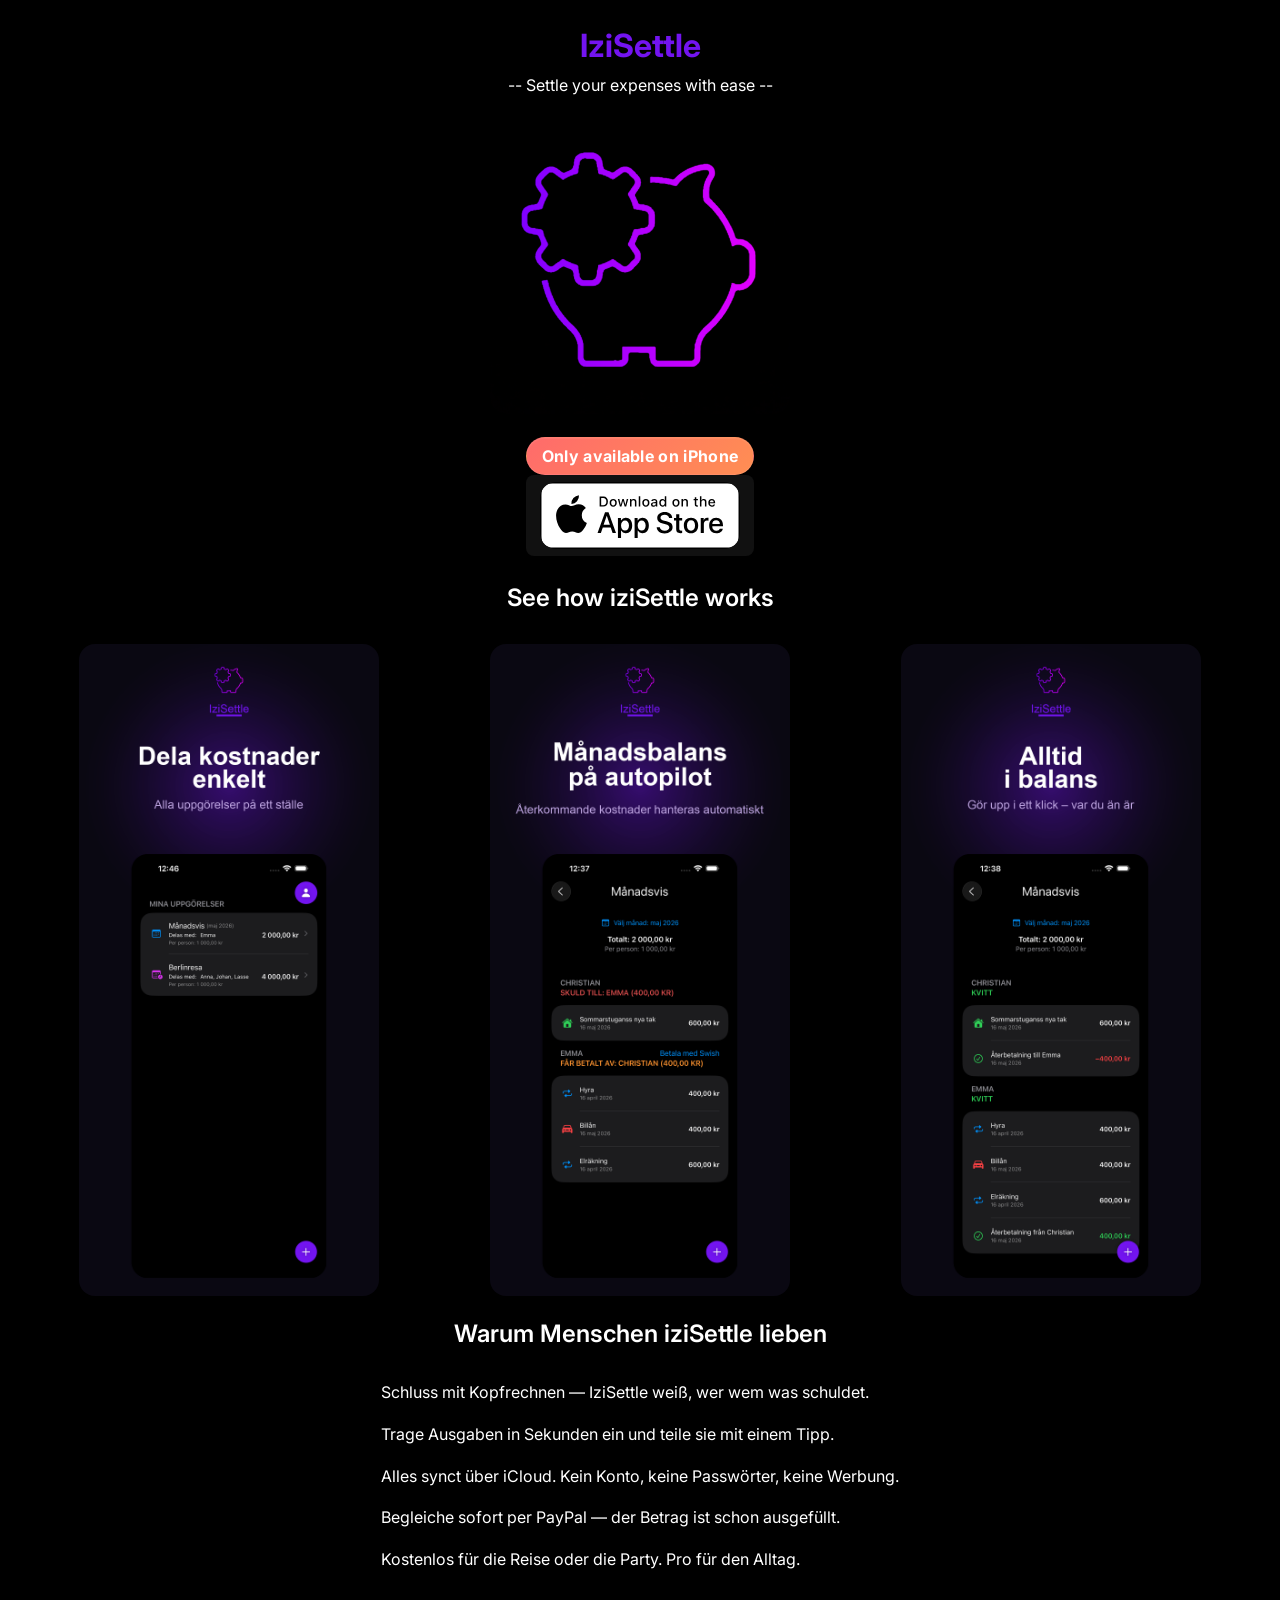
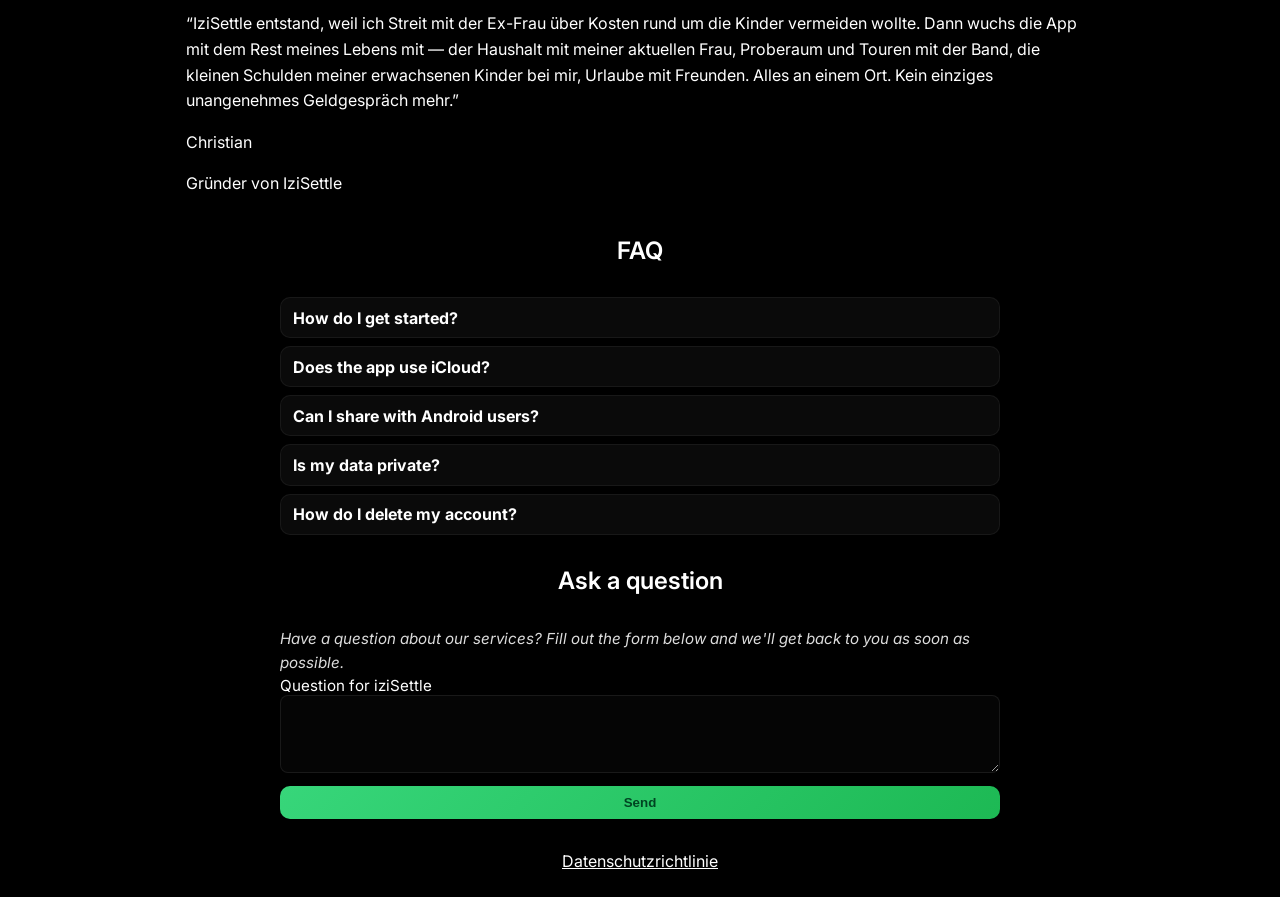
==== de/index.html @ 3bae1913 "added de" ====
<!doctype html>
<html lang="de">
  <head>
    <meta charset="UTF-8" />
    <meta name="viewport" content="width=device-width, initial-scale=1.0" />
    <title>IziSettle -- settle your expenses with ease --</title>
    <link rel="icon" href="../images/logo.png" type="image/png" />
    <link rel="stylesheet" href="../index.css" />
    <script type="module" src="../js/form.js"></script>
    <script type="module" src="../js/faq.js"></script>
    <script type="module" src="../js/logo.js"></script>
    <script type="module" src="../js/imageGallery.js"></script>
    <script type="module" src="../js/appStoreLink.js"></script>
    <script type="module" src="../js/languagePrompt.js"></script>
    <script type="module" src="../js/valueStrip.js"></script>
    <script type="module" src="../js/quote.js"></script>
  </head>
  <body>
    <main>
      <logo-comp image-path="../images/logo.png"></logo-comp>
      <app-store-link
        language="de"
        image-path="../images/appstore.svg"
      ></app-store-link>

      <app-gallery language="de"></app-gallery>
      <value-strip language="de"></value-strip>
      <quote-card language="de"></quote-card>
      <faq-comp language="de"></faq-comp>
      <contact-form language="de"></contact-form>
      <a href="privacy/index.html">Datenschutzrichtlinie</a>
    </main>
  </body>
</html>
---- index.css ----
@import url("https://fonts.googleapis.com/css2?family=Inter:wght@300;400;600;700&display=swap");

:root {
  --base-font:
    "Inter", -apple-system, BlinkMacSystemFont, "Segoe UI", "Helvetica Neue",
    Arial, sans-serif;
  --page-max-width: 960px;
  --page-gutter: clamp(1rem, 2vw, 2rem);
  --surface: #000;
  --surface-elevated: rgb(115, 20, 240);
  --border-soft: rgba(255, 255, 255, 0.14);
  --border-faint: rgba(255, 255, 255, 0.08);
}

html,
body {
  height: 100%;
}

html {
  color-scheme: dark;
}

body {
  font-family: var(--base-font);
  color: rgb(115, 20, 240);
  -webkit-font-smoothing: antialiased;
  -moz-osx-font-smoothing: grayscale;
  margin: 0;
  padding: 0;
  background: var(--surface);
}

/* Paragraphs */
p {
  font-weight: 400;
  font-size: 1rem;
  line-height: 1.6;
  margin: 0 0 1rem 0;
  color: #fff;
}
ul,
li,
a {
  color: #fff;
}

/* Headings */
h1,
h2,
h3,
h4,
h5,
h6 {
  font-family: var(--base-font);
  font-weight: 600;
  margin: 0 0 0.5rem 0;
}

h1 {
  font-weight: 700;
  font-size: 2rem;
}

/* Homepage container only: use full-viewport centering for the landing page */
body > main {
  display: flex;
  flex-direction: column;
  align-items: center;
  justify-content: flex-start;
  gap: clamp(1rem, 1.8vw, 1.5rem);
  width: min(100%, var(--page-max-width));
  margin: 0 auto;
  padding: var(--page-gutter);
  box-sizing: border-box;
}

faq-comp,
contact-form,
app-store-link,
logo-comp {
  display: block;
  width: 100%;
  text-align: center;
}

.language-prompt {
  position: sticky;
  inset-block-start: 0;
  z-index: 1000;
  box-sizing: border-box;
  width: 100vw;
  margin-inline: calc(50% - 50vw);
  padding: 1rem var(--page-gutter);
  border-radius: 0;
  border-block: 1px solid var(--border-soft);
  border-inline: 0;
  background: var(--surface);
  box-shadow: 0 10px 30px rgba(0, 0, 0, 0.3);
  color: #fff;
  display: flex;
  gap: 1rem;
  align-items: center;
  justify-content: space-between;
}

.language-prompt__content {
  flex: 1;
  text-align: left;
  min-width: 0;
}

.language-prompt__eyebrow {
  display: block;
  margin-bottom: 0.2rem;
  font-size: 0.82rem;
  font-weight: 700;
  letter-spacing: 0.08em;
  text-transform: uppercase;
  color: rgba(255, 255, 255, 0.7);
}

.language-prompt__title {
  margin: 0 0 0.25rem 0;
  font-size: 1rem;
  line-height: 1.4;
  color: #fff;
  text-align: left;
}

.language-prompt__text {
  margin: 0;
  color: rgba(255, 255, 255, 0.82);
}

.language-prompt__actions {
  display: flex;
  gap: 0.75rem;
  flex-wrap: wrap;
  justify-content: flex-end;
  flex: 0 0 auto;
}

.language-prompt__button,
.language-prompt__link {
  appearance: none;
  border: 0;
  border-radius: 999px;
  padding: 0.7rem 1rem;
  font: inherit;
  font-weight: 700;
  text-decoration: none;
  cursor: pointer;
  transition:
    transform 160ms ease,
    opacity 160ms ease,
    background 160ms ease;
}

.language-prompt__button:hover,
.language-prompt__link:hover {
  transform: translateY(-1px);
}

.language-prompt__button:focus,
.language-prompt__link:focus {
  outline: 2px solid rgb(115, 20, 240);
  outline-offset: 2px;
}

.language-prompt__button {
  color: #fff;
}

.language-prompt__link {
  background: var(--surface-elevated);
  color: #fff;
}

@media (max-width: 640px) {
  .language-prompt {
    flex-direction: column;
    align-items: stretch;
    width: 100%;
    margin-inline: calc(50% - 50vw);
  }

  .language-prompt__actions {
    justify-content: space-between;
  }

  .language-prompt__button,
  .language-prompt__link {
    width: 100%;
    text-align: center;
  }
}

/* Shared section styles */
.faq,
.contact {
  width: 100%;
  max-width: 720px;
  margin: 0 auto;
  text-align: left;
  color: #fff;
}

.iphone-badge {
  display: inline-block;
  background: linear-gradient(135deg, #ff6b6b, #ff8e53);
  color: white;
  padding: 0.5rem 0.9rem;
  border-radius: 999px;
  font-weight: 700;
  box-shadow:
    0 6px 18px rgba(0, 0, 0, 0.35),
    0 1px 0 rgba(255, 255, 255, 0.06) inset;
  border: 1px solid rgba(255, 255, 255, 0.08);
  letter-spacing: 0.02em;
}

.app-store-link {
  display: inline-block;
  padding: 0.45rem 0.9rem;
  background: #111;
  color: #fff;
  border-radius: 8px;
  text-decoration: none;
  font-weight: 600;
}

.app-store-link:hover {
  transform: translateY(-2px);
}

.app-store-link:focus {
  outline: 2px solid rgb(115, 20, 240);
  outline-offset: 2px;
}

/* FAQ styles */
.faq details {
  background: rgba(255, 255, 255, 0.04);
  border: 1px solid rgba(255, 255, 255, 0.06);
  border-radius: 10px;
  margin: 0.5rem 0;
  padding: 0.6rem 0.75rem;
}

.faq summary {
  font-weight: 700;
  cursor: pointer;
  list-style: none;
}

.faq summary:focus {
  outline: 2px solid rgb(115, 20, 240);
  outline-offset: 2px;
  border-radius: 4px;
}

.faq summary::marker {
  content: none;
}

.faq details[open] {
  background: rgba(255, 255, 255, 0.06);
}

.faq p {
  margin: 0.5rem 0 0 0;
}

/* Contact form styles */
.contact form {
  display: grid;
  gap: 0.6rem;
}

.contact label {
  display: block;
  font-size: 0.95rem;
}

.contact-note {
  color: #dcdcdc;
  font-size: 0.95rem;
  margin: 0;
  font-style: italic;
}

input[type="text"],
input[type="email"],
textarea {
  width: 100%;
  padding: 0.5rem;
  border-radius: 8px;
  border: 1px solid rgba(255, 255, 255, 0.08);
  background: rgba(255, 255, 255, 0.02);
  color: #fff;
  box-sizing: border-box;
}

input[type="text"]:focus,
input[type="email"]:focus,
textarea:focus {
  outline: 2px solid rgb(115, 20, 240);
  outline-offset: 2px;
  background: rgba(255, 255, 255, 0.04);
}

button[type="submit"] {
  padding: 0.55rem 0.9rem;
  background: linear-gradient(135deg, #37d67a, #1db954);
  color: #042;
  border: none;
  border-radius: 10px;
  font-weight: 700;
  cursor: pointer;
}

button[type="submit"]:focus {
  outline: 2px solid rgb(115, 20, 240);
  outline-offset: 2px;
}

button[disabled] {
  opacity: 0.7;
  cursor: default;
}

.contact #cf-status {
  margin: 0;
  font-size: 0.95rem;
}
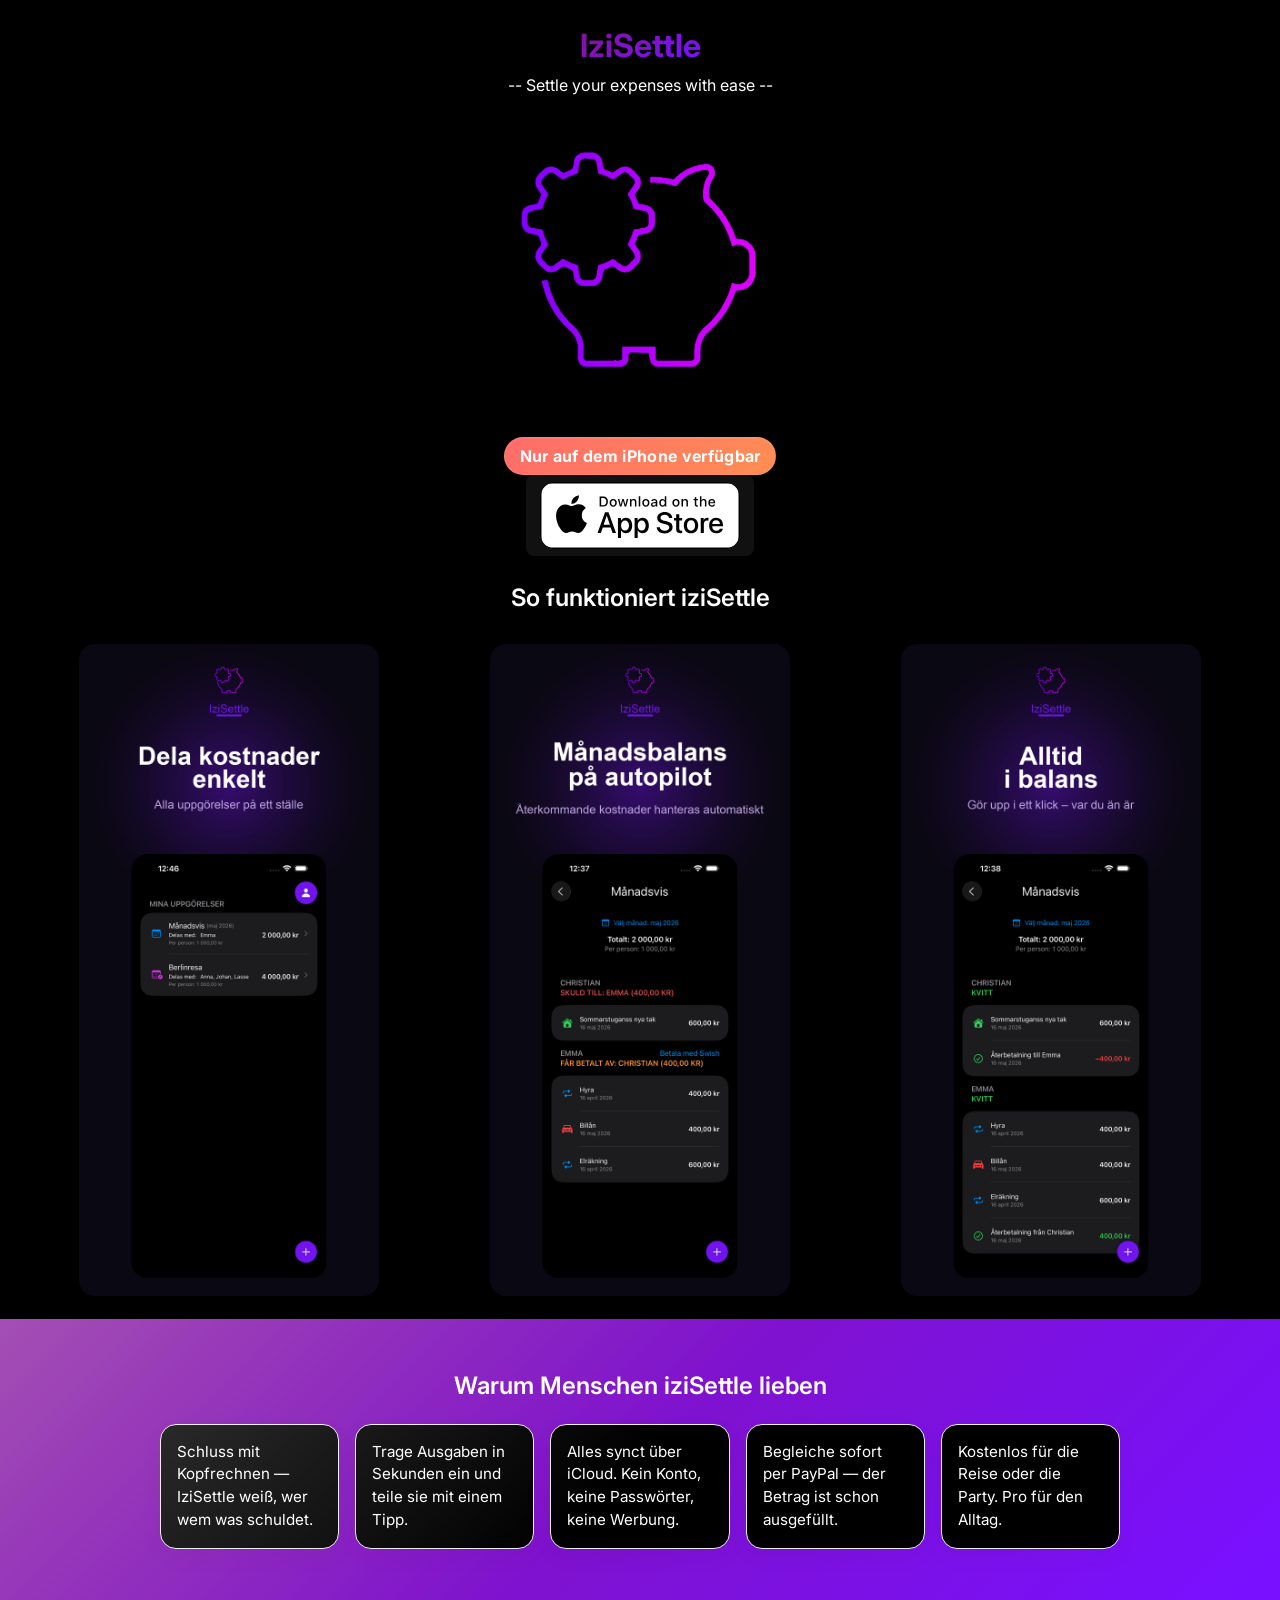
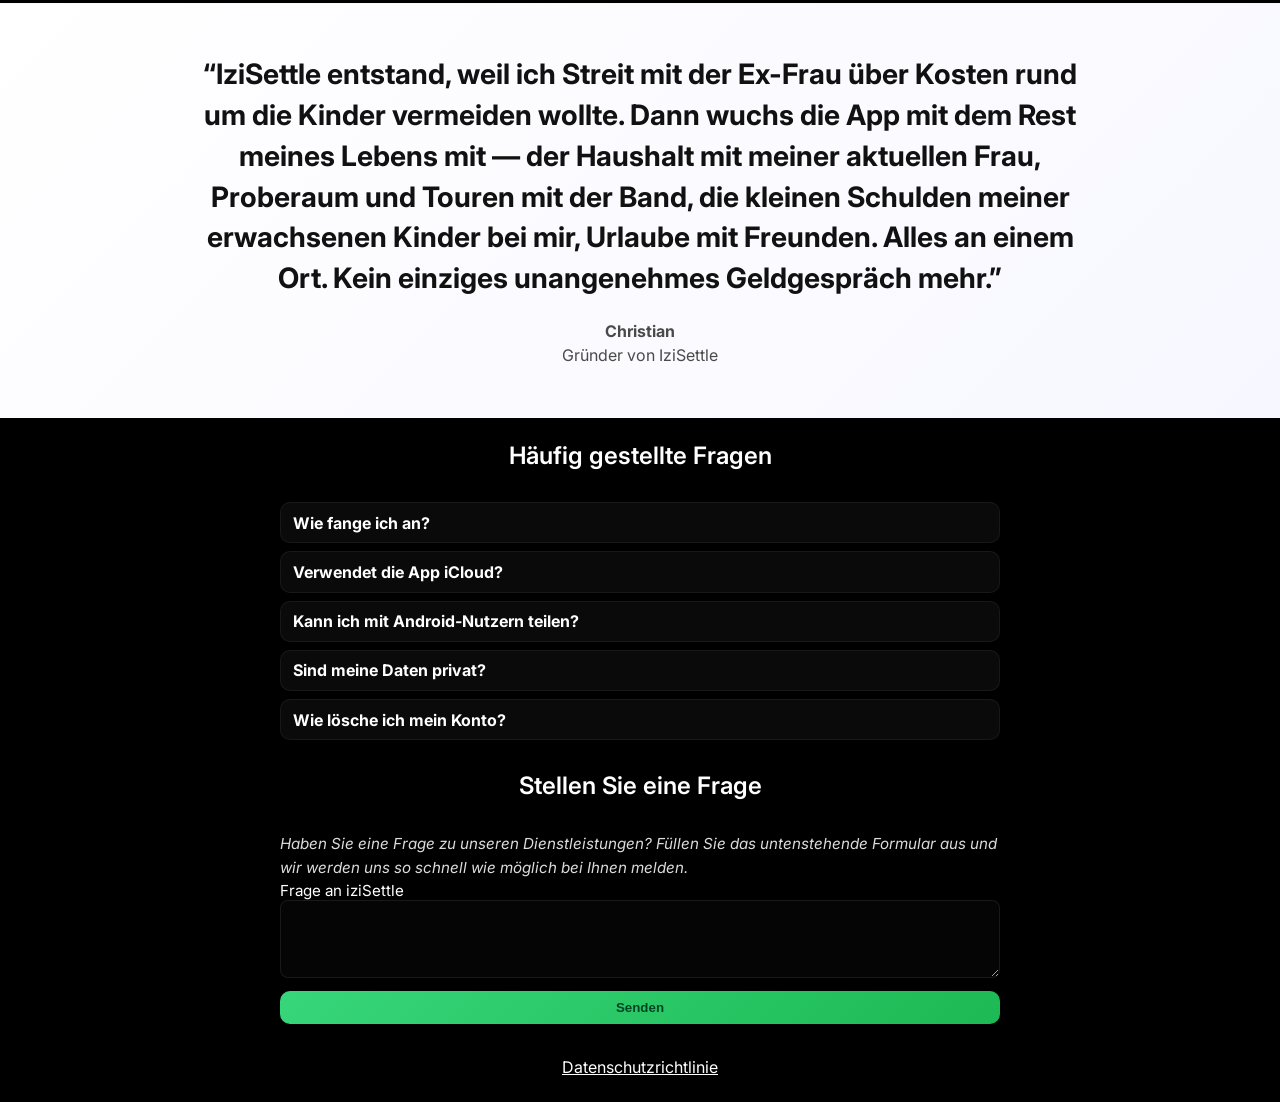
==== commit c3ad9892: "remove index.html" ====
--- a/de/index.html
+++ b/de/index.html
@@ -28,7 +28,7 @@
       <quote-card language="de"></quote-card>
       <faq-comp language="de"></faq-comp>
       <contact-form language="de"></contact-form>
-      <a href="privacy/index.html">Datenschutzrichtlinie</a>
+      <a href="privacy/">Datenschutzrichtlinie</a>
     </main>
   </body>
 </html>
--- a/index.css
+++ b/index.css
@@ -82,6 +82,88 @@
   display: block;
   width: 100%;
   text-align: center;
+}
+
+.quote-card {
+  width: 100vw;
+  margin-top: -20px;
+  margin-inline: calc(50% - 50vw);
+  background: linear-gradient(135deg, #ffffff 0%, #f7f7ff 100%);
+  color: #111;
+  padding: clamp(2.25rem, 4vw, 3.5rem) var(--page-gutter);
+  box-sizing: border-box;
+}
+
+.quote-card__inner {
+  max-width: min(900px, 100%);
+  margin: 0 auto;
+  text-align: center;
+}
+
+.quote-card__quote {
+  margin: 0 0 1.25rem;
+  color: #111;
+  font-size: clamp(1.35rem, 2.2vw, 2rem);
+  line-height: 1.45;
+  font-weight: 700;
+}
+
+.quote-card__author,
+.quote-card__role {
+  margin: 0;
+  color: #4a4a4a;
+  font-size: 1rem;
+  line-height: 1.5;
+}
+
+.quote-card__author {
+  font-weight: 700;
+}
+
+.value-strip {
+  width: 100vw;
+  margin-inline: calc(50% - 50vw);
+  background: #fff;
+  padding: clamp(2rem, 4vw, 3.25rem) var(--page-gutter);
+  box-sizing: border-box;
+}
+
+.value-strip__inner {
+  max-width: var(--page-max-width);
+  margin: 0 auto;
+}
+
+.value-strip h2 {
+  margin-bottom: 1.5rem;
+  text-align: center;
+  color: #fff;
+}
+
+.value-strip__points {
+  display: grid;
+  grid-template-columns: repeat(5, minmax(0, 1fr));
+  gap: 1rem;
+}
+
+.value-strip__point {
+  background: #000;
+  border: 1px solid #ececec;
+  border-radius: 16px;
+  padding: 1rem;
+  box-shadow: 0 8px 24px rgba(0, 0, 0, 0.04);
+}
+
+.value-strip__point h3 {
+  margin-bottom: 0.4rem;
+  color: #fff;
+  font-size: 1rem;
+}
+
+.value-strip__point p {
+  margin: 0;
+  color: #fff;
+  font-size: 0.95rem;
+  line-height: 1.5;
 }
 
 .language-prompt {
@@ -177,12 +259,22 @@
   color: #fff;
 }
 
+@media (max-width: 900px) {
+  .value-strip__points {
+    grid-template-columns: repeat(2, minmax(0, 1fr));
+  }
+}
+
 @media (max-width: 640px) {
   .language-prompt {
     flex-direction: column;
     align-items: stretch;
     width: 100%;
     margin-inline: calc(50% - 50vw);
+  }
+
+  .value-strip__points {
+    grid-template-columns: 1fr;
   }
 
   .language-prompt__actions {
@@ -334,3 +426,45 @@
   margin: 0;
   font-size: 0.95rem;
 }
+
+.brand-gradient {
+  position: relative;
+  overflow: hidden;
+
+  background: linear-gradient(135deg, #7d1691 0%, #7314f0 100%);
+
+  box-shadow: 0 1.5px 2px rgba(0, 0, 0, 0.25);
+
+  filter: saturate(1.1);
+}
+
+.brand-gradient::before {
+  content: "";
+  position: absolute;
+  inset: 0;
+
+  background: linear-gradient(
+    135deg,
+    rgba(255, 255, 255, 0.25) 0%,
+    rgba(255, 255, 255, 0.12) 25%,
+    transparent 50%
+  );
+
+  mix-blend-mode: screen;
+  pointer-events: none;
+}
+.izi-gradient {
+  display: inline-block;
+
+  /* Huvudgradienten */
+  background: linear-gradient(135deg, #7d1691 0%, #7314f0 100%);
+
+  -webkit-background-clip: text;
+  background-clip: text;
+  color: transparent;
+
+  /* SwiftUI-shadow */
+  filter: saturate(1.1) drop-shadow(0 1.5px 2px rgba(0, 0, 0, 0.25));
+
+  position: relative;
+}
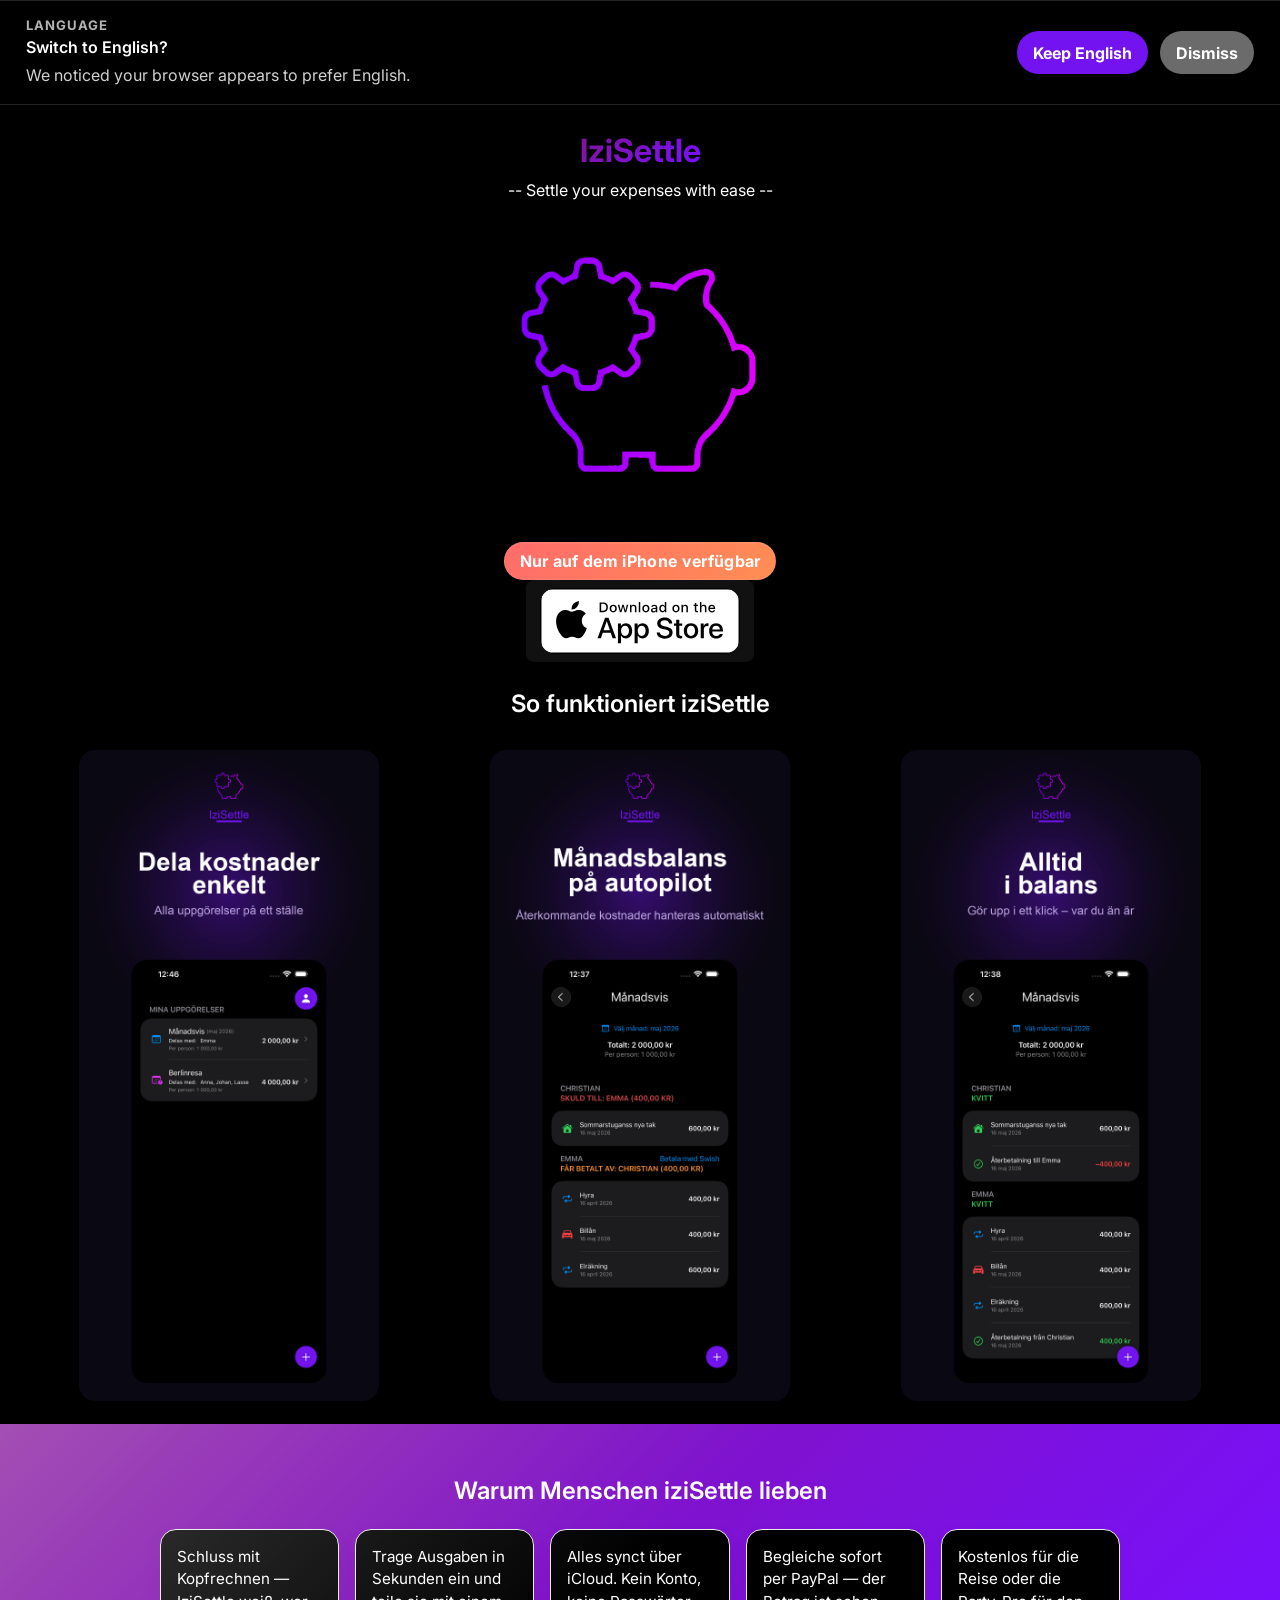
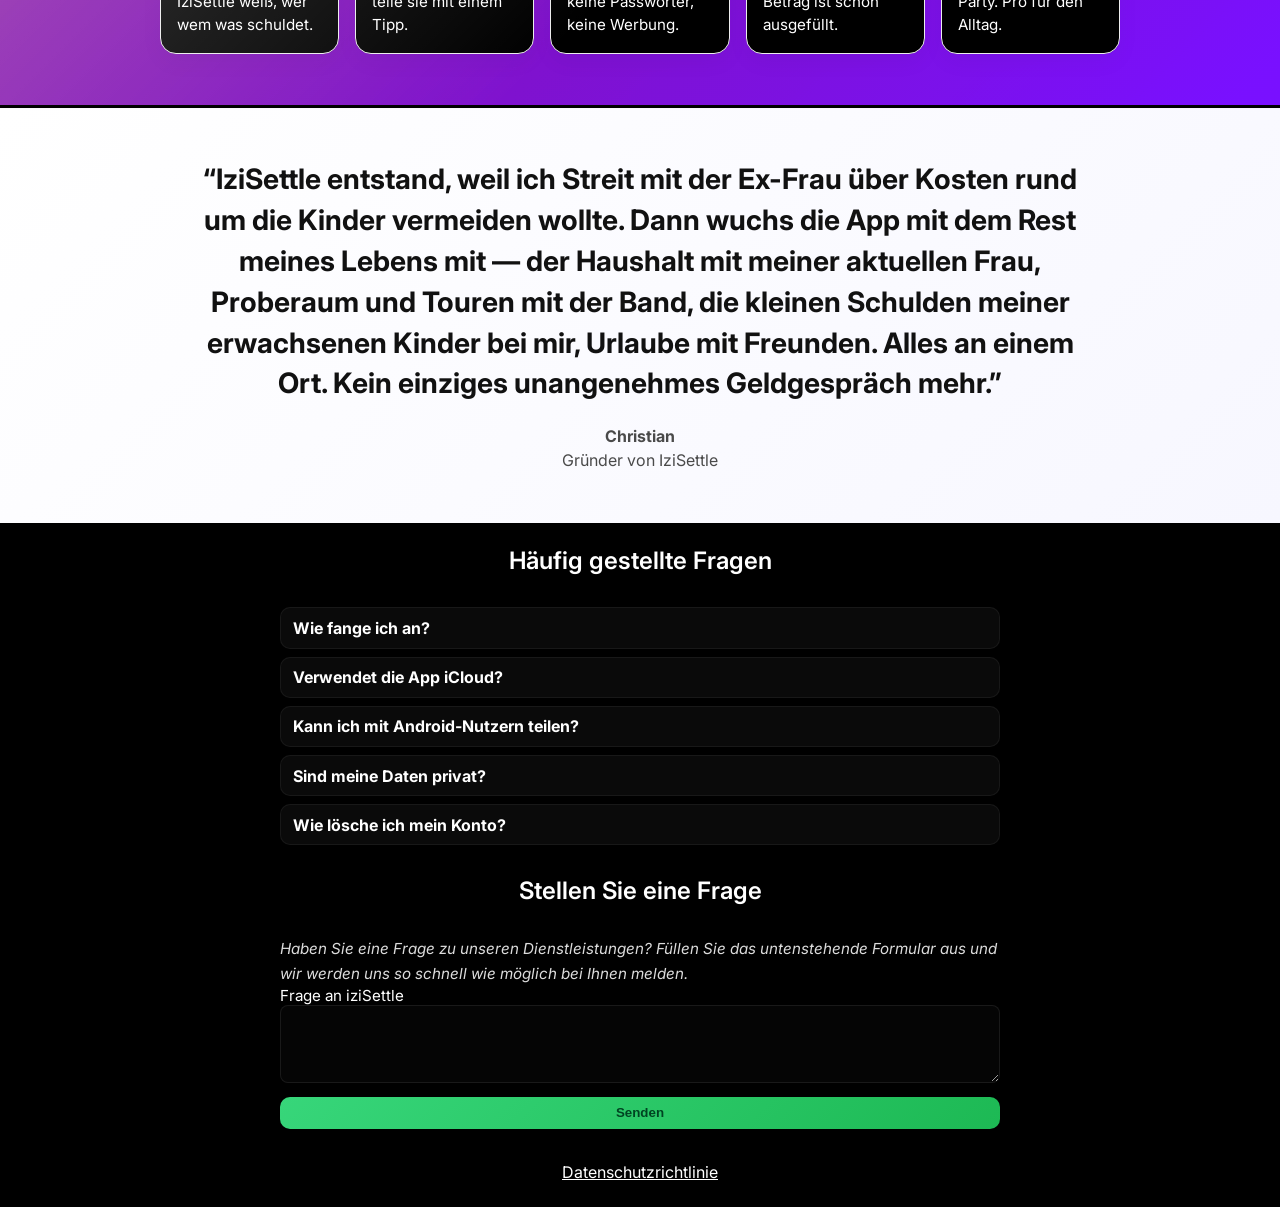
==== commit c2669883: "to js again" ====
(no text change in the page or its own stylesheets)
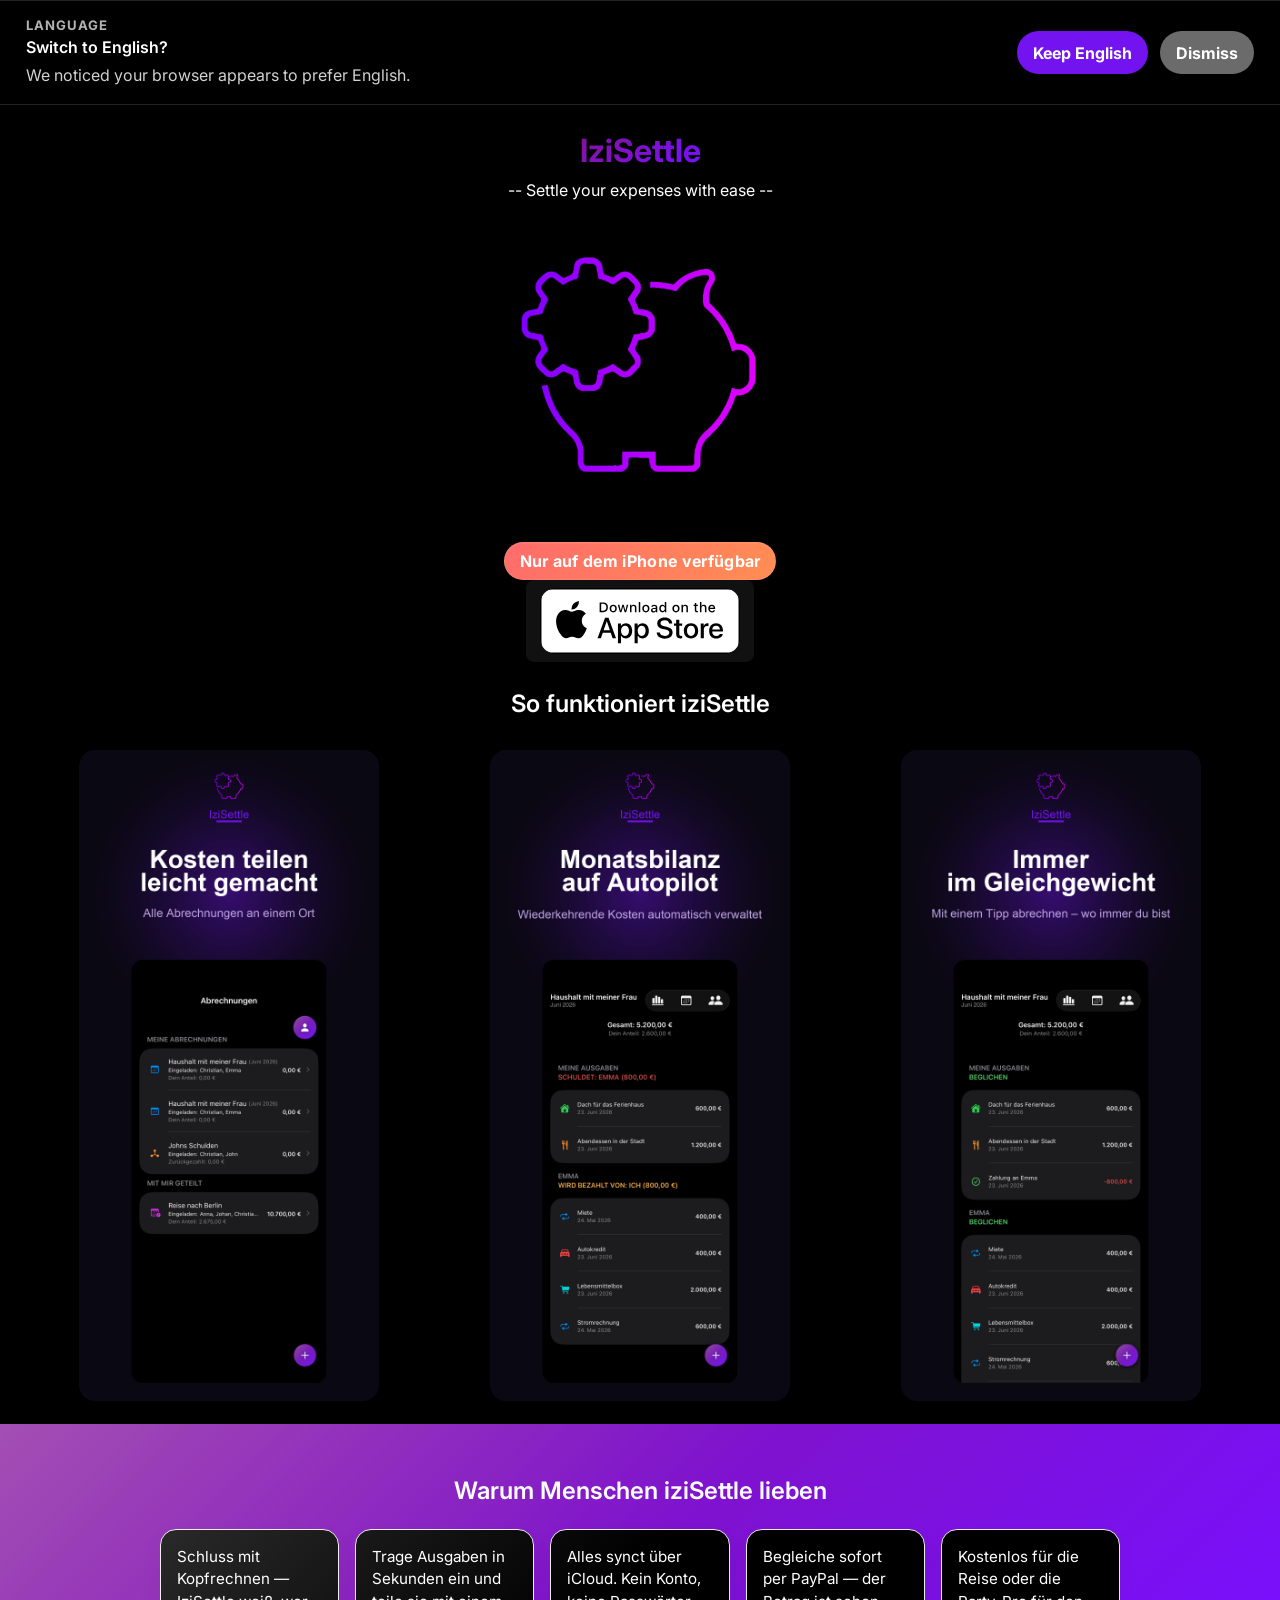
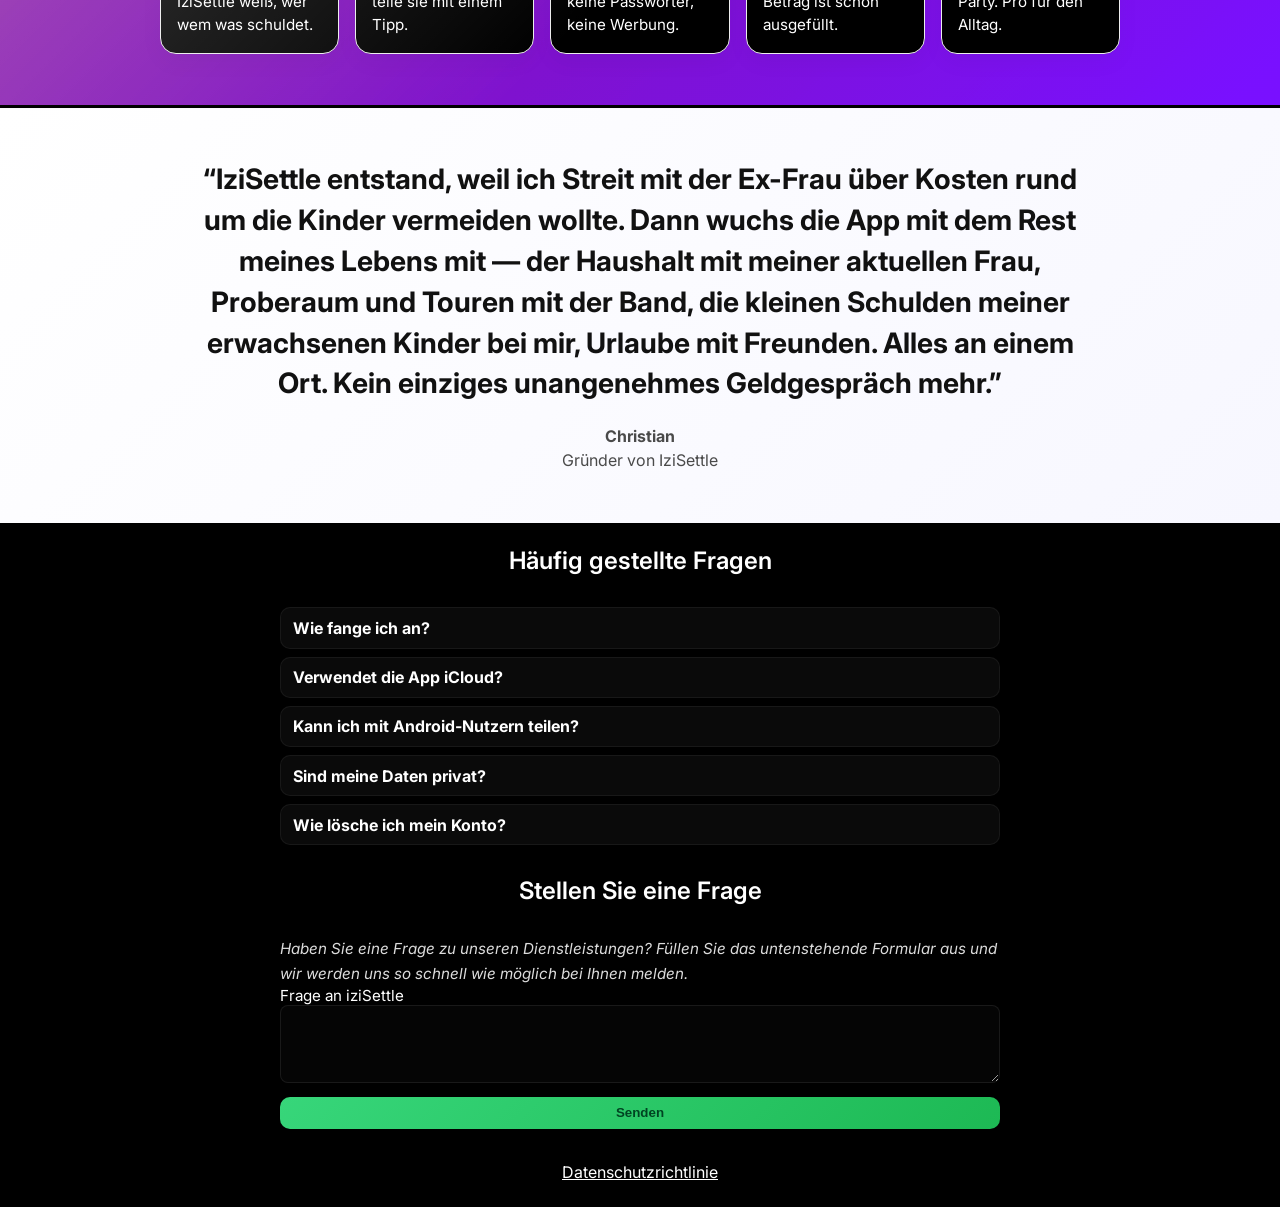
==== commit daec8ce4: "add logo to iphone" ====
--- a/de/index.html
+++ b/de/index.html
@@ -14,6 +14,8 @@
     <script type="module" src="../js/languagePrompt.js"></script>
     <script type="module" src="../js/valueStrip.js"></script>
     <script type="module" src="../js/quote.js"></script>
+    <meta property="og:title" content="IziSettle" />
+    <meta property="og:image" content="https://izisettle.com/images/logo.png" />
   </head>
   <body>
     <main>
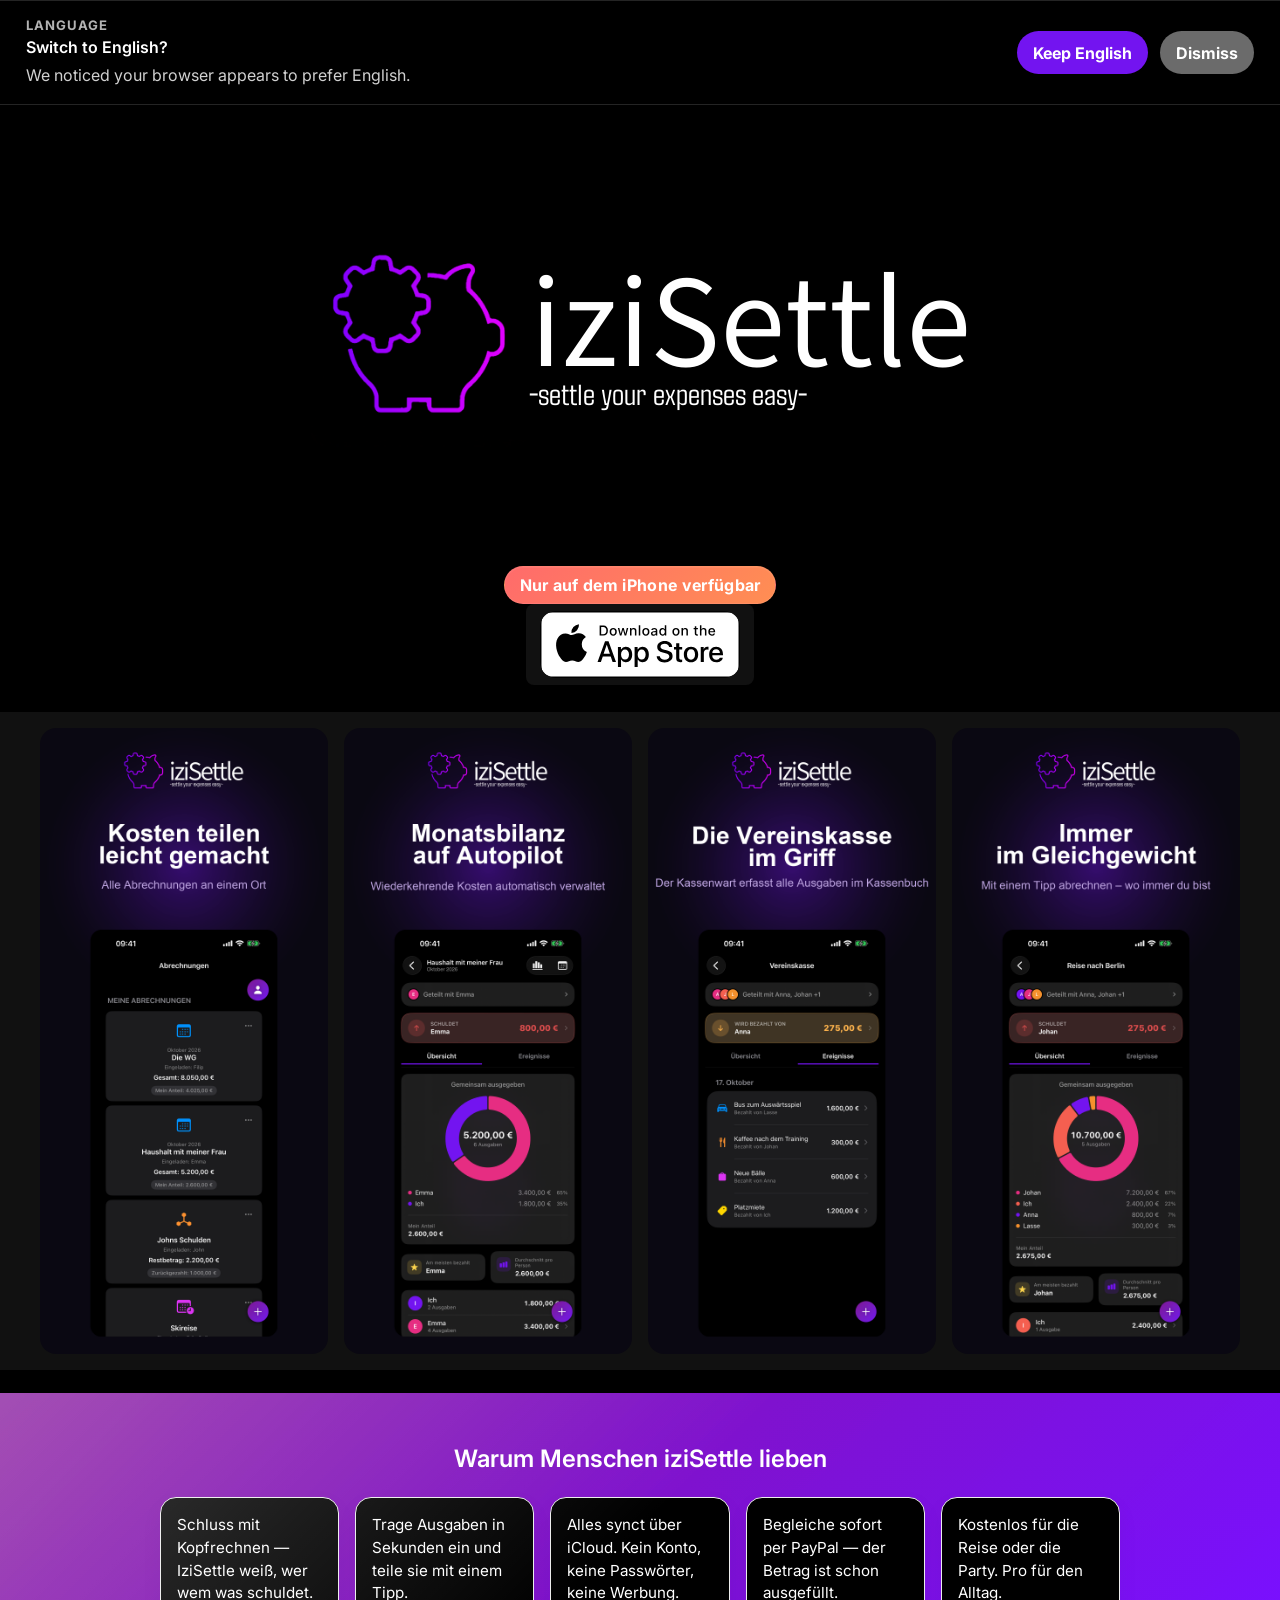
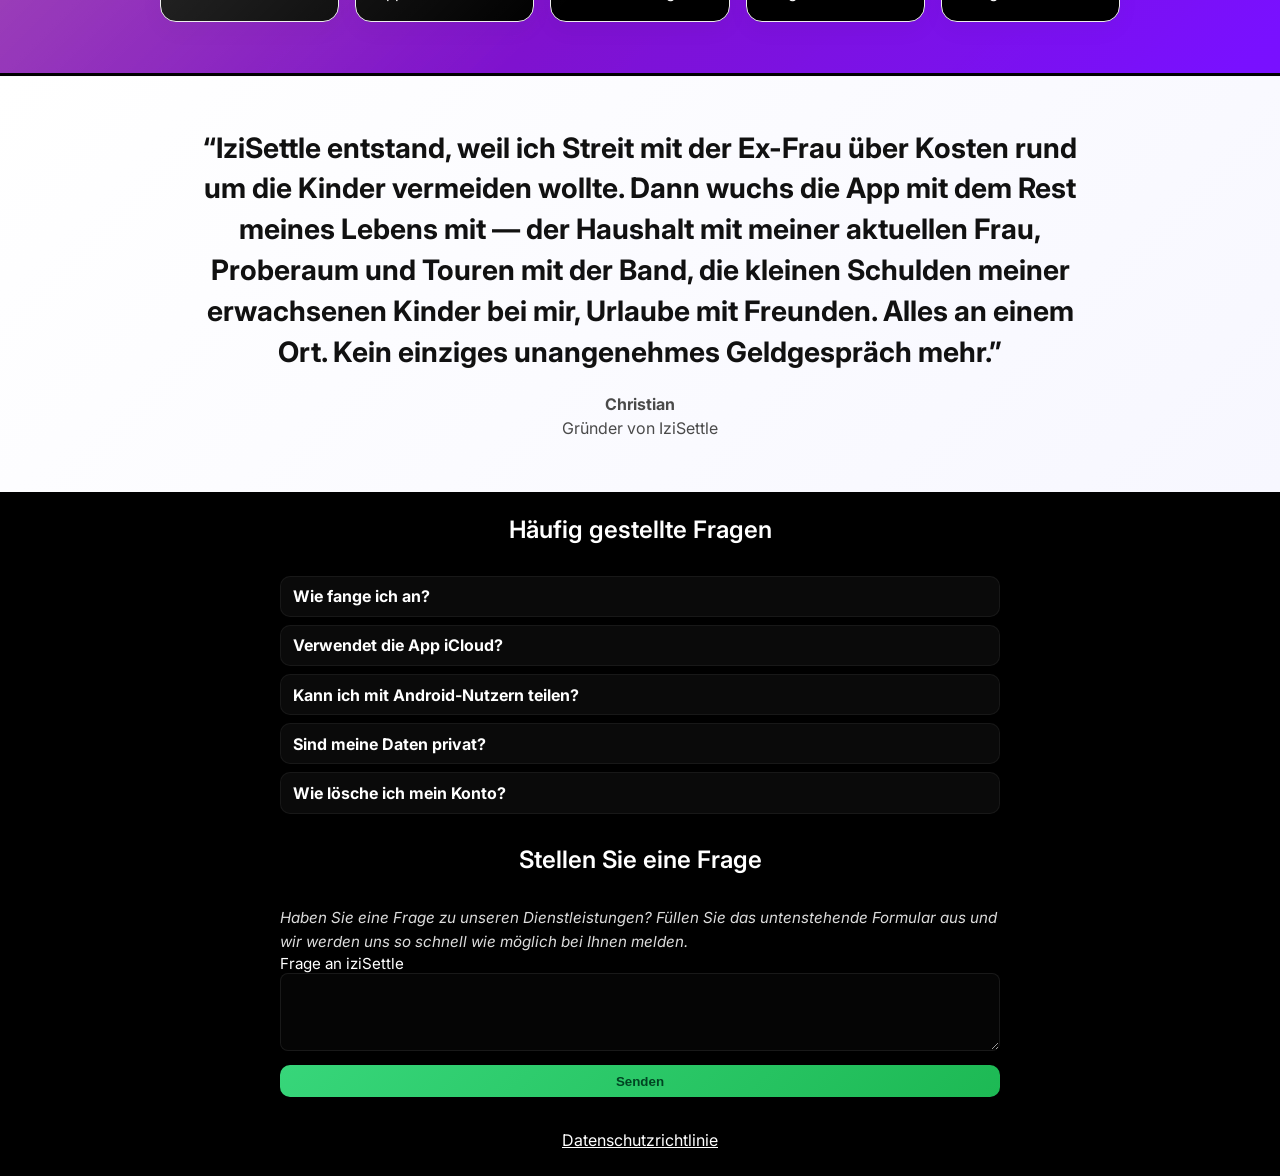
==== commit 87d3d976: "logo changes" ====
--- a/de/index.html
+++ b/de/index.html
@@ -14,12 +14,13 @@
     <script type="module" src="../js/languagePrompt.js"></script>
     <script type="module" src="../js/valueStrip.js"></script>
     <script type="module" src="../js/quote.js"></script>
+    <script type="module" src="../js/brandHeader.js"></script>
     <meta property="og:title" content="IziSettle" />
     <meta property="og:image" content="https://izisettle.com/images/logo.png" />
   </head>
   <body>
     <main>
-      <logo-comp image-path="../images/logo.png"></logo-comp>
+      <brand-header></brand-header>
       <app-store-link
         language="de"
         image-path="../images/appstore.svg"
--- a/index.css
+++ b/index.css
@@ -1,4 +1,6 @@
 @import url("https://fonts.googleapis.com/css2?family=Inter:wght@300;400;600;700&display=swap");
+@import url("https://fonts.googleapis.com/css?family=Agdasima");
+@import url("https://fonts.googleapis.com/css?family=Akatab");
 
 :root {
   --base-font:
@@ -78,10 +80,74 @@
 faq-comp,
 contact-form,
 app-store-link,
-logo-comp {
+brand-header {
   display: block;
   width: 100%;
   text-align: center;
+}
+
+brand-header {
+  width: 100vw;
+  margin-inline: calc(50% - 50vw);
+}
+
+.brand-header {
+  box-sizing: border-box;
+  width: 100%;
+  padding: clamp(4rem, 8vw, 6rem) var(--page-gutter);
+  background: #000;
+  color: #fff;
+  text-align: center;
+}
+
+.brand-header__content {
+  min-width: 0;
+  max-width: 100%;
+  text-align: left;
+}
+
+.brand-header__layout {
+  display: grid;
+  grid-template-columns: 220px minmax(0, max-content);
+  align-items: center;
+  gap: 0;
+  width: fit-content;
+  max-width: 100%;
+  margin: 0 auto;
+}
+
+.brand-header__logo {
+  display: block;
+  width: min(100%, 220px);
+  aspect-ratio: 1;
+  object-fit: contain;
+  justify-self: center;
+}
+
+.brand-header__title {
+  margin: 0;
+  color: #fff;
+  font-family: "Akatab", sans-serif;
+  font-size: clamp(2.5rem, 11vw, 8rem);
+  font-weight: 400;
+  line-height: 0.95;
+  overflow-wrap: anywhere;
+  letter-spacing: -7%;
+}
+
+.brand-header__tagline {
+  margin: -10px 0 0 -1px;
+  color: #fff;
+  font-family: "Agdasima", sans-serif;
+  font-size: clamp(0.75rem, 2.5vw, 2rem);
+  line-height: 1.1;
+}
+
+@media (max-width: 640px) {
+  .brand-header__layout {
+    grid-template-columns: minmax(0, 1fr) minmax(0, 2fr);
+    width: 100%;
+  }
 }
 
 .quote-card {
@@ -468,3 +534,26 @@
 
   position: relative;
 }
+.izi-gradient-pro {
+  display: inline-block;
+
+  /* Pro-gradienten (guld): brons → guld → highlight → guld → brons */
+  background: linear-gradient(
+    135deg,
+    #7a5512 0%,
+    #c9971e 25%,
+    #f4d03f 46%,
+    #fff3b0 55%,
+    #e6b422 68%,
+    #8a6313 100%
+  );
+
+  -webkit-background-clip: text;
+  background-clip: text;
+  color: transparent;
+
+  /* SwiftUI-shadow */
+  filter: saturate(1.1) drop-shadow(0 1.5px 2px rgba(0, 0, 0, 0.25));
+
+  position: relative;
+}
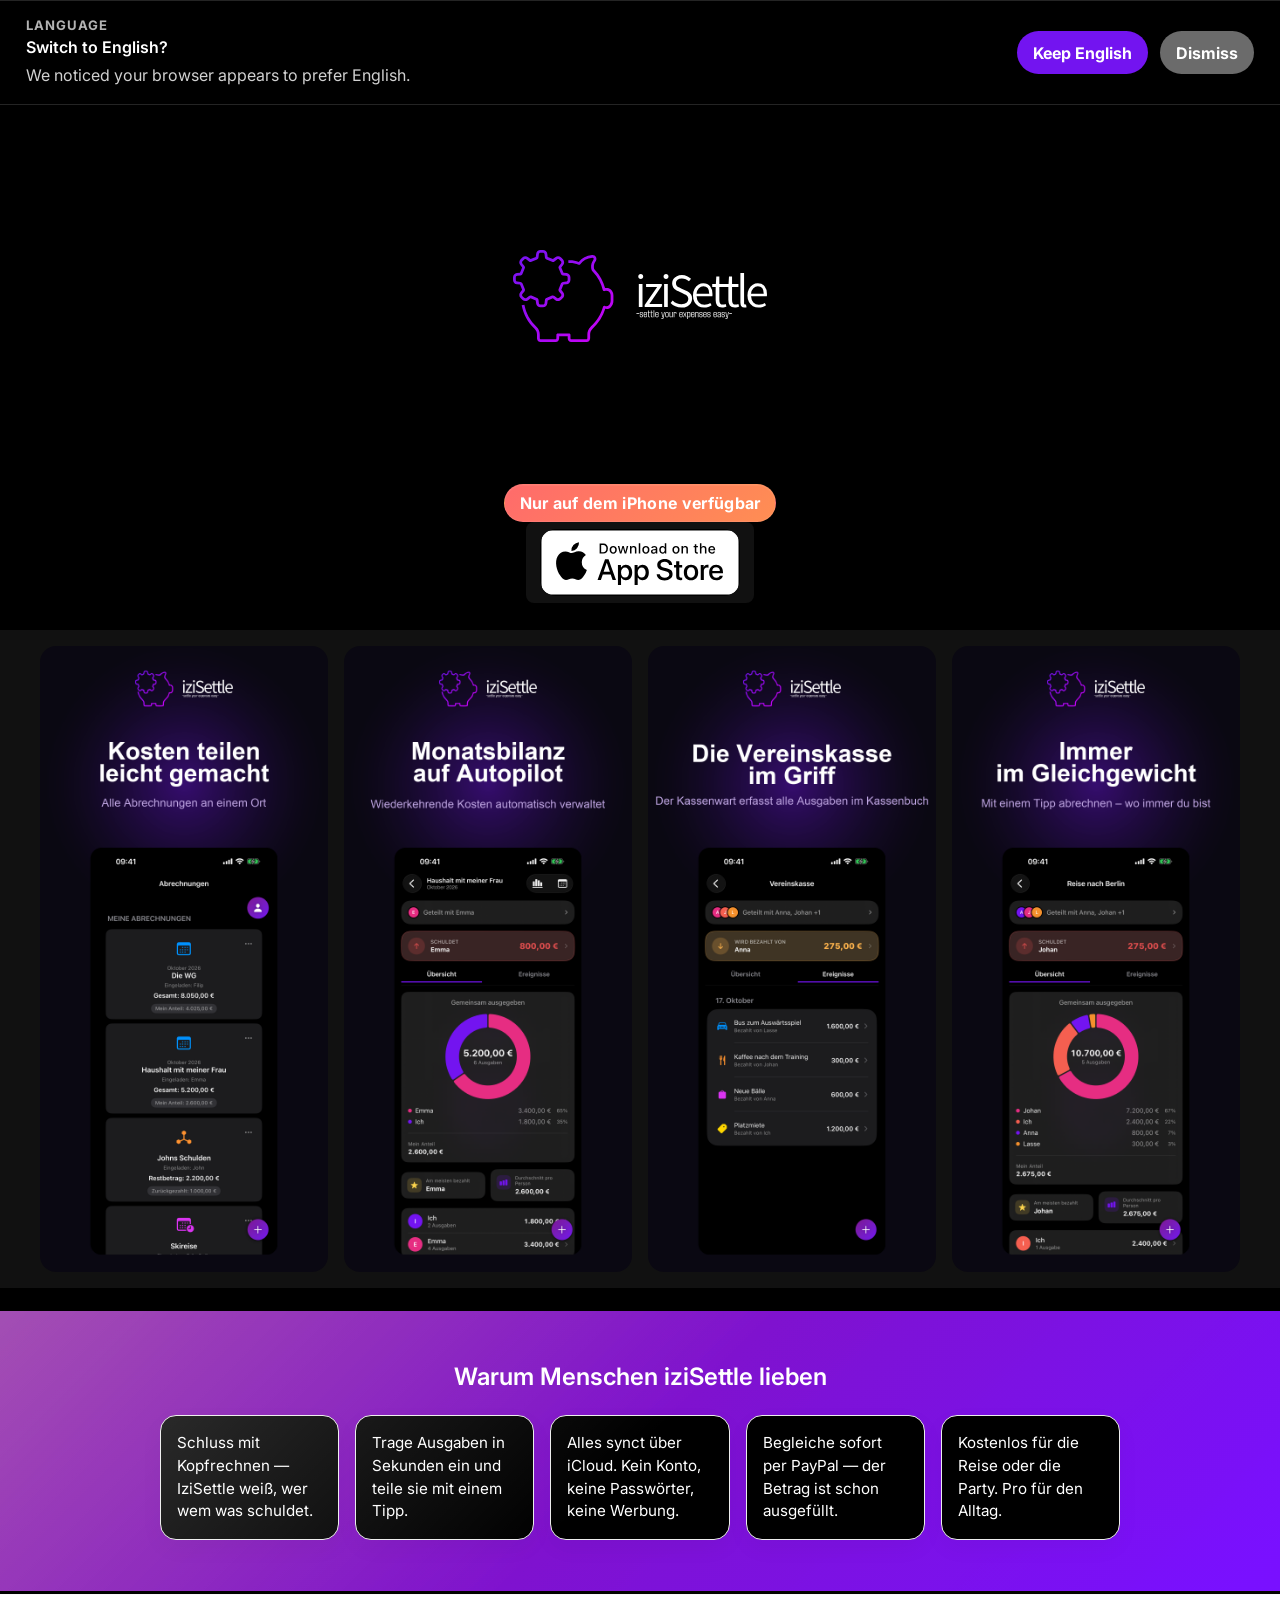
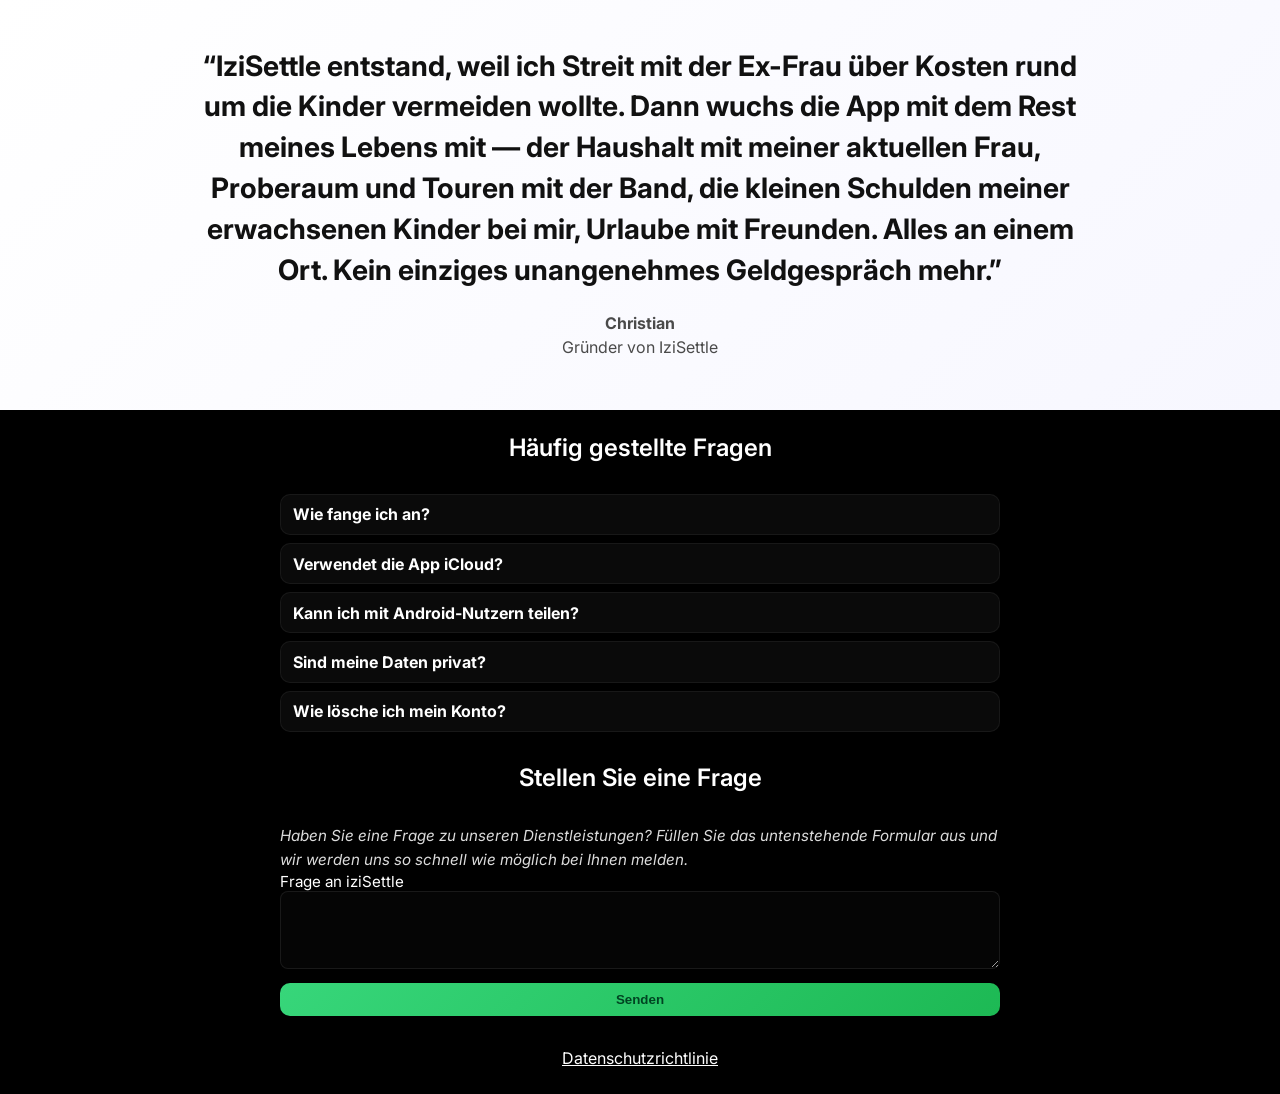
==== commit 6cbac6e0: "New logos, iziCup tab icon and a brand-aware 404 page The headers and logo images use the redrawn lo" ====
--- a/de/index.html
+++ b/de/index.html
@@ -8,7 +8,6 @@
     <link rel="stylesheet" href="../index.css" />
     <script type="module" src="../js/form.js"></script>
     <script type="module" src="../js/faq.js"></script>
-    <script type="module" src="../js/logo.js"></script>
     <script type="module" src="../js/imageGallery.js"></script>
     <script type="module" src="../js/appStoreLink.js"></script>
     <script type="module" src="../js/languagePrompt.js"></script>
--- a/index.css
+++ b/index.css
@@ -100,54 +100,15 @@
   text-align: center;
 }
 
-.brand-header__content {
-  min-width: 0;
-  max-width: 100%;
-  text-align: left;
-}
-
-.brand-header__layout {
-  display: grid;
-  grid-template-columns: 220px minmax(0, max-content);
-  align-items: center;
-  gap: 0;
-  width: fit-content;
-  max-width: 100%;
-  margin: 0 auto;
-}
-
-.brand-header__logo {
+.brand-header__title {
+  margin: 0;
+}
+
+.brand-header__image {
   display: block;
-  width: min(100%, 220px);
-  aspect-ratio: 1;
-  object-fit: contain;
-  justify-self: center;
-}
-
-.brand-header__title {
-  margin: 0;
-  color: #fff;
-  font-family: "Akatab", sans-serif;
-  font-size: clamp(2.5rem, 11vw, 8rem);
-  font-weight: 400;
-  line-height: 0.95;
-  overflow-wrap: anywhere;
-  letter-spacing: -7%;
-}
-
-.brand-header__tagline {
-  margin: -10px 0 0 -1px;
-  color: #fff;
-  font-family: "Agdasima", sans-serif;
-  font-size: clamp(0.75rem, 2.5vw, 2rem);
-  line-height: 1.1;
-}
-
-@media (max-width: 640px) {
-  .brand-header__layout {
-    grid-template-columns: minmax(0, 1fr) minmax(0, 2fr);
-    width: 100%;
-  }
+  width: min(100%, 641px);
+  height: auto;
+  margin-inline: auto;
 }
 
 .quote-card {
